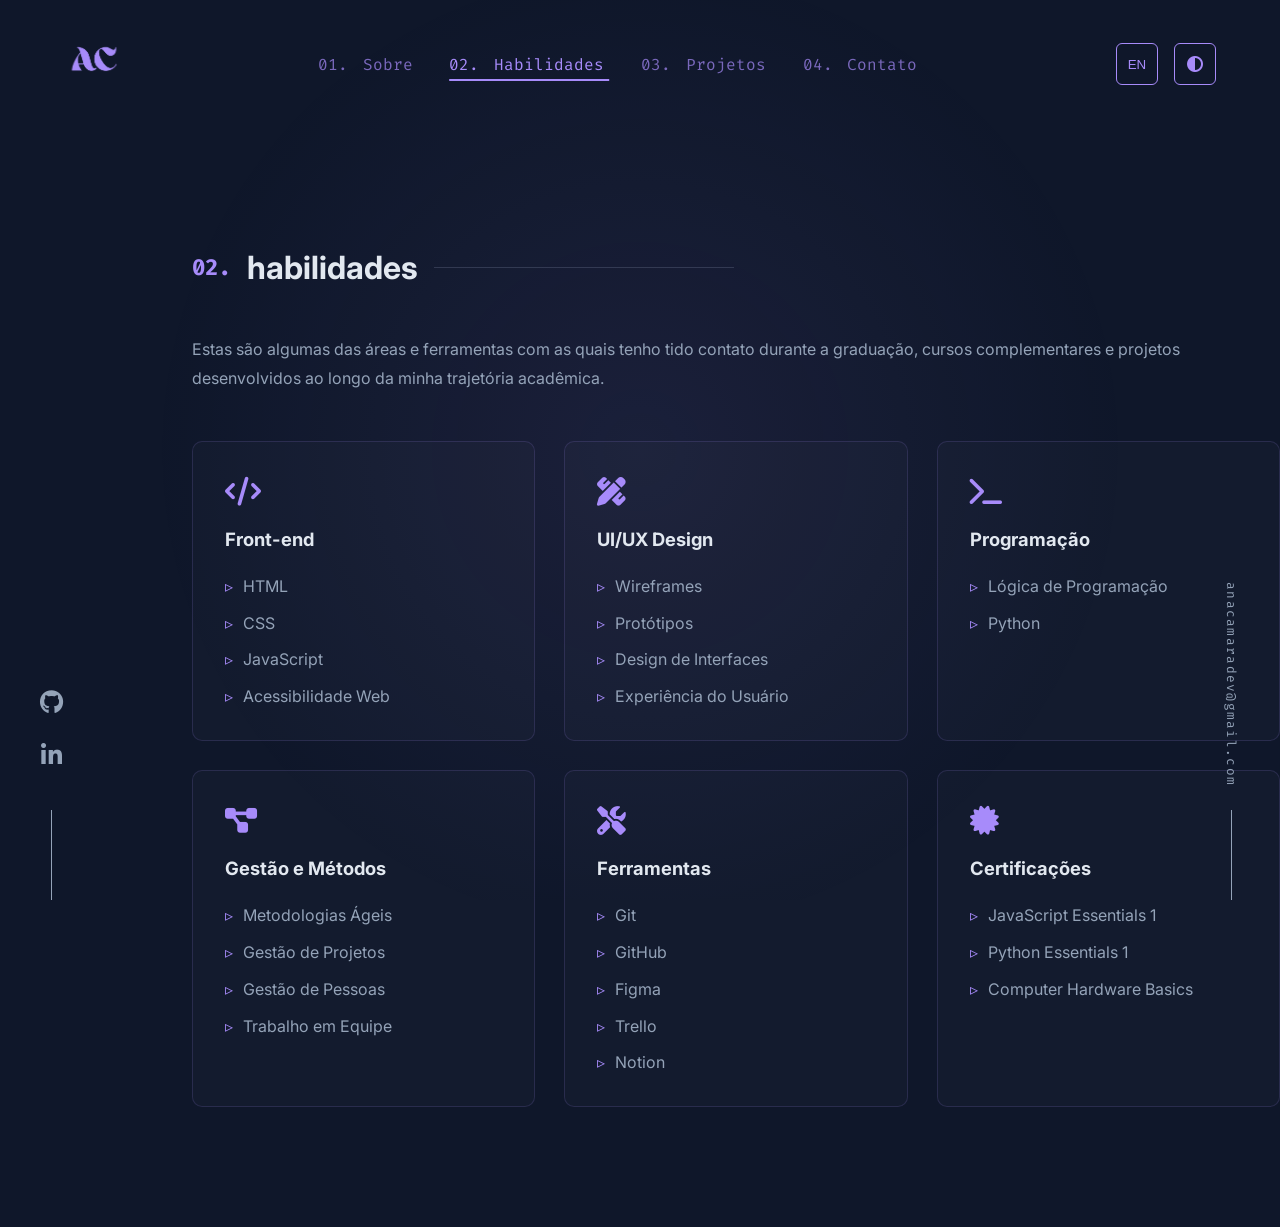
==== habilidades.html @ 646ae753 "Add files via upload" ====
<!doctype html>
<html lang="pt-BR">
  <head>
    <meta charset="UTF-8" />
    <meta name="viewport" content="width=device-width, initial-scale=1.0" />

    <title>Habilidades | Ana Luiza Câmara</title>

    <link rel="stylesheet" href="css/style.css" />

    <link rel="icon" href="assets/favicon.png" />

    <link rel="preconnect" href="https://fonts.googleapis.com" />
    <link rel="preconnect" href="https://fonts.gstatic.com" crossorigin />

    <link
      href="https://fonts.googleapis.com/css2?family=Inter:wght@100..900&family=Space+Grotesk:wght@300..700&family=Fira+Code:wght@300..700&display=swap"
      rel="stylesheet"
    />

    <link
      rel="stylesheet"
      href="https://cdnjs.cloudflare.com/ajax/libs/font-awesome/6.5.2/css/all.min.css"
    />
    <link rel="icon" type="image/png" href="assets/images/AC_logo.png" />
  </head>

  <body>
    <div class="social-sidebar">
      <a href="https://github.com/anavcamara" target="_blank">
        <i class="fa-brands fa-github"></i>
      </a>

      <a href="https://www.linkedin.com/in/analuiza-camara" target="_blank">
        <i class="fa-brands fa-linkedin-in"></i>
      </a>
    </div>

    <div class="email-sidebar">
      <a href="mailto:anacamaradev@gmail.com"> anacamaradev@gmail.com </a>
    </div>

    <header>
      <div class="logo">
        <a href="index.html">
          <img src="assets/images/AC_logo.png" alt="logo" />
        </a>
      </div>

      <nav>
        <ul>
          <li>
            <a href="sobre.html">
              <span>01.</span>
              <span data-pt="Sobre" data-en="About">Sobre</span>
            </a>
          </li>

          <li>
            <a href="habilidades.html" class="active">
              <span>02.</span>
              <span data-pt="Habilidades" data-en="Skills">Habilidades</span>
            </a>
          </li>

          <li>
            <a href="projetos.html">
              <span>03.</span>
              <span data-pt="Projetos" data-en="Projects">Projetos</span>
            </a>
          </li>

          <li>
            <a href="contato.html">
              <span>04.</span>
              <span data-pt="Contato" data-en="Contact">Contato</span>
            </a>
          </li>
        </ul>
      </nav>

      <div class="header-actions">
        <button id="language-toggle" class="theme-toggle">EN</button>

        <button id="theme-toggle" class="theme-toggle">
          <i class="fa-solid fa-circle-half-stroke"></i>
        </button>
      </div>
    </header>
    <main>
      <section class="projects">
        <h1 class="section-title">
          <span>02.</span>
          <strong class="title-text" data-pt="habilidades" data-en="Skills">
            Projetos
          </strong>
        </h1>

        <p
          class="skills-intro"
          data-pt="Estas são algumas das áreas e ferramentas com as quais tenho tido contato durante a graduação, cursos complementares e projetos desenvolvidos ao longo da minha trajetória acadêmica."
          data-en="These are some of the areas and tools I have worked with throughout my degree, complementary courses, and projects developed during my academic journey."
        >
          Estas são algumas das áreas e ferramentas com as quais tenho tido
          contato durante a graduação, cursos complementares e projetos
          desenvolvidos ao longo da minha trajetória acadêmica.
        </p>

        <div class="skills-grid">
          <div class="skill-card">
            <div class="skill-icon">
              <i class="fa-solid fa-code"></i>
            </div>

            <h2 data-pt="Front-end" data-en="Front-end">Front-end</h2>

            <ul>
              <li>HTML</li>
              <li>CSS</li>
              <li>JavaScript</li>
              <li data-pt="Acessibilidade Web" data-en="Web Accessibility">
                Acessibilidade Web
              </li>
            </ul>
          </div>

          <div class="skill-card">
            <div class="skill-icon">
              <i class="fa-solid fa-pen-ruler"></i>
            </div>

            <h2 data-pt="UI/UX Design" data-en="UI/UX Design">UI/UX Design</h2>

            <ul>
              <li data-pt="Wireframes" data-en="Wireframes">Wireframes</li>

              <li data-pt="Protótipos" data-en="Prototypes">Protótipos</li>

              <li data-pt="Design de Interfaces" data-en="Interface Design">
                Design de Interfaces
              </li>

              <li data-pt="Experiência do Usuário" data-en="User Experience">
                Experiência do Usuário
              </li>
            </ul>
          </div>

          <div class="skill-card">
            <div class="skill-icon">
              <i class="fa-solid fa-terminal"></i>
            </div>

            <h2 data-pt="Programação" data-en="Programming">Programação</h2>

            <ul>
              <li data-pt="Lógica de Programação" data-en="Programming Logic">
                Lógica de Programação
              </li>
              <li data-pt="Python" data-en="Python">Python</li>
            </ul>
          </div>

          <div class="skill-card">
            <div class="skill-icon">
              <i class="fa-solid fa-diagram-project"></i>
            </div>

            <h2 data-pt="Gestão e Métodos" data-en="Management & Methods">
              Gestão e Métodos
            </h2>

            <ul>
              <li data-pt="Metodologias Ágeis" data-en="Agile Methodologies">
                Metodologias Ágeis
              </li>

              <li data-pt="Gestão de Projetos" data-en="Project Management">
                Gestão de Projetos
              </li>

              <li data-pt="Gestão de Pessoas" data-en="People Management">
                Gestão de Pessoas
              </li>

              <li data-pt="Trabalho em Equipe" data-en="Teamwork">
                Trabalho em Equipe
              </li>
            </ul>
          </div>

          <div class="skill-card">
            <div class="skill-icon">
              <i class="fa-solid fa-screwdriver-wrench"></i>
            </div>

            <h2 data-pt="Ferramentas" data-en="Tools">Ferramentas</h2>

            <ul>
              <li>Git</li>
              <li>GitHub</li>
              <li>Figma</li>
              <li>Trello</li>
              <li>Notion</li>
            </ul>
          </div>

          <div class="skill-card">
            <div class="skill-icon">
              <i class="fa-solid fa-certificate"></i>
            </div>

            <h2 data-pt="Certificações" data-en="Certifications">
              Certificações
            </h2>

            <ul>
              <li>JavaScript Essentials 1</li>
              <li>Python Essentials 1</li>
              <li>Computer Hardware Basics</li>
            </ul>
          </div>
        </div>
      </section>
    </main>
    <script src="js/script.js"></script>
    <script src="js/translations.js"></script>
  </body>
</html>
---- css/style.css ----
:root {
    /* Tema escuro (padrão) */

    --bg: #0f172a;
    --bg-secondary: #1e293b;

    --text: #e2e8f0;
    --text-secondary: #94a3b8;

    --accent: #a78bfa;

    --mouse-x: 50vw;
    --mouse-y: 50vh;
}

body.light-mode {

    --bg: #f8fafc;
    --bg-secondary: #e2e8f0;

    --text: #1e293b;
    --text-secondary: #64748b;

    --accent: #7c3aed;
}

.intro {
    font-family: "Fira Code", monospace;
    color: var(--accent);
    font-size: 0.9rem;
    margin-bottom: 1.5rem;
}

* {
    margin: 0;
    padding: 0;
    box-sizing: border-box;
}

html {
    scroll-behavior: smooth;
}

body {
    background-color: var(--bg);
    color: var(--text);
    font-family: "Inter", sans-serif;
    min-height: 100vh;
    opacity: 1;
    transition: opacity 0.2s ease;
}

a {
    text-decoration: none;
    color: inherit;
}

ul {
    list-style: none;
}

header {
    display: flex;
    justify-content: space-between;
    align-items: center;
    padding: 2rem 4rem;
}

.logo {
    display: flex;
    align-items: center;
}

.logo img {
    width: 60px;
    height: auto;
}

nav ul {
    display: flex;
    gap: 2rem;
    font-family: "Fira Code", monospace;
}

nav a {
    position: relative;
    text-decoration: none;
    color: var(--text-secondary);
    transition: color 0.3s ease;
}

nav a span {
    color: var(--accent);
    margin-right: 0.3rem;
}

nav a:hover {
    color: var(--text);
}

nav a:hover::after {
    width: 100%;
}

nav a::after {
    content: "";
    position: absolute;
    left: 50%;
    bottom: -6px;
    width: 0;
    height: 1.5px;
    background: var(--accent);
    transform: translateX(-50%);
    transition:
        width 0.25s cubic-bezier(0.4, 0, 0.2, 1);
}

.hero {
    width: 70%;
    max-width: 750px;
    min-height: 80vh;
    display: flex;
    flex-direction: column;
    justify-content: center;
    margin-left: 15%;
}

.hero-intro {
    margin-bottom: 1.5rem;
    font-size: 1rem;
    font-family: "Fira Code", monospace;
    color: var(--accent);
}

.hero h1 {
    font-size: clamp(3.5rem, 7vw, 5rem);
    line-height: 1.1;
    margin-bottom: 0.5rem;
}

.hero h2 {
    font-size: clamp(2rem, 3vw, 2rem);
    line-height: 1.1;
    color: var(--text-secondary);
    margin-bottom: 2rem;
    max-width: 900px;
}

.hero-description {
    max-width: 620px;
    color: var(--text-secondary);
    font-size: 1.1rem;
    line-height: 1.8;
    margin-bottom: 3rem;
}

.cta-button {
    display: inline-block;
    width: fit-content;
    border: 1px solid var(--accent);
    color: var(--accent);
    padding: 1rem 1.5rem;
    border-radius: 4px;
    transition: 0.3s;
    font-family: "Fira Code", monospace;
}

.cta-button:hover {
    background-color: color-mix(
    in srgb,
    var(--accent) 15%,
    transparent
    );
}

header,
main,
aside {
    position: relative;
    z-index: 1;
}

body::before {
    content: "";
    position: fixed;
    inset: 0;
    pointer-events: none;
    background: radial-gradient(
        700px at var(--mouse-x) var(--mouse-y),
        rgba(167, 139, 250, 0.08),
        transparent 70%
    );

    z-index: 0;
}

.social-sidebar {
    position: fixed;
    left: 40px;
    bottom: 0;
    display: flex;
    flex-direction: column;
    align-items: center;
    gap: 1.5rem;
    z-index: 10;
}

.social-sidebar a {
    color: var(--text-secondary);
    font-size: 1.5rem;
    transition: all 0.25s ease;
}

.social-sidebar a:hover {
    color: var(--accent);
    transform: translateY(-4px);
}

.social-sidebar::after {
    content: "";
    width: 1px;
    height: 90px;
    color: var(--text-secondary);
    background: var(--text-secondary);
    margin-top: 1rem;
}

.email-sidebar {
    position: fixed;
    right: 40px;
    bottom: 0;
    z-index: 10;
}

.email-sidebar a {
    writing-mode: vertical-rl;
    text-decoration: none;
    color: var(--text-secondary);
    font-family: "Fira Code", monospace;
    font-size: 0.8rem;
    letter-spacing: 0.1em;
    transition: 0.3s ease;
}

.email-sidebar a:hover {
    color: var(--accent);
    transform: translateY(-3px);
}

.email-sidebar::after {
    content: "";
    display: block;
    width: 1px;
    height: 90px;
    background: var(--text-secondary);
    margin: 20px auto 0;
}

.theme-toggle {
    width: 42px;
    height: 42px;
    display: flex;
    align-items: center;
    justify-content: center;
    background: transparent;
    border: 1px solid var(--accent);
    border-radius: 6px;
    color: var(--accent);
    cursor: pointer;
    transition: all 0.3s ease;
}

.theme-toggle:hover {
    background-color: rgba(167, 139, 250, 0.08);
    transform: translateY(-2px);
}

.theme-toggle i {
    font-size: 1rem;
    transition: transform 0.3s ease;
}

.theme-toggle:hover i {
    transform: rotate(180deg);
}

/* Início do css da página sobre */
.section-title {
    display: flex;
    align-items: center;
    gap: 1rem;
    margin-bottom: 1.5em;
    font-size: 2rem;
}

.section-title > span:first-child {
    font-family: "Fira Code", monospace;
    color: var(--accent);
    font-size: 1.4rem;
}

.section-title::after {
    content: "";
    flex: 1;
    max-width: 300px;
    height: 1px;
    background: rgba(168, 178, 209, 0.2);
}

.about {
    max-width: 1100px;
    margin-left: 15%;
    margin-right: auto;
    padding: 120px 0;
}

.about-content {
    display: grid;
    grid-template-columns: 3fr 2fr;
    gap: 4rem;
    align-items: start;
}

.about-text p {
    color: var(--text-secondary);
    line-height: 1.9;
    margin-bottom: 1.5rem;
}

.about-text h2 {
    margin-top: 2rem;
    margin-bottom: 1rem;
    font-size: 1rem;
    color: var(--text);
}

.tech-list {
    display: grid;
    grid-template-columns: repeat(2, 150px);
    gap: 0.8rem 2rem;
    margin-top: 1.5rem;
}

.tech-list li {
    color: var(--text-secondary);
    font-family: "Fira Code", monospace;
    position: relative;
    padding-left: 18px;
}

.tech-list li::before {
    content: "▹";
    position: absolute;
    left: 0;
    color: var(--accent);
}

.mentor_text {
    color: var(--text-secondary);
    line-height: 1.9;
    position: relative;
    padding-left: 18px;
}

.mentor_text::before {
    content: "▹";
    position: absolute;
    left: 0;
    color: var(--accent);
}

.profile-photo {
    position: relative;
    width: 320px;
    height: 320px;
    border-radius: 8px;
    overflow: visible;
}

.profile-photo img {
    width: 100%;
    height: 100%;
    object-fit: cover;
    object-position: center top;
    border-radius: 8px;
    display: block;
}

.profile-photo::after {
    content: "";
    position: absolute;
    top: 20px;
    left: 20px;
    width: 100%;
    height: 100%;
    border: 2px solid var(--accent);
    border-radius: 8px;
    z-index: -1;
    transition: all 0.3s ease;
}

.profile-photo:hover::after {
    top: 14px;
    left: 14px;
}

.about-visual {
    display: flex;
    justify-content: center;
}

nav a.active {
    color: var(--accent);
}

nav a.active::after {
    width: 100%;
}

nav a {
    opacity: 0.7;
}

nav a:hover,
nav a.active {
    opacity: 1;
}

/* HABILIDADES */

.skills {
    max-width: 1100px;
    margin-left: 15%;
    margin-right: auto;
    padding: 120px 0;
}

.skills-intro {
    color: var(--text-secondary);
    line-height: 1.8;
    max-width: 100%;
    margin-bottom: 3rem;
}

.skills-grid {
    display: grid;
    grid-template-columns: repeat(3, 1fr);
    gap: 1.8rem;
}

/* Card */

.skill-card {
    background: rgba(255, 255, 255, 0.02);
    border: 1px solid rgba(167, 139, 250, 0.15);
    border-radius: 10px;
    padding: 2rem;
    min-height: 280px;
    transition:
        transform 0.3s ease,
        border-color 0.3s ease,
        box-shadow 0.3s ease;
}

.skill-card:hover {
    transform: translateY(-8px);
    border-color: var(--accent);
    box-shadow: 0 15px 35px rgba(167, 139, 250, 0.12);
}

/* Ícone */

.skill-icon {
    font-size: 1.8rem;
    color: var(--accent);
    margin-bottom: 1.2rem;
}

/* Título */

.skill-card h2 {
    font-size: 1.15rem;
    margin-bottom: 1.5rem;
    color: var(--text);
}

/* Lista */

.skill-card ul {
    display: flex;
    flex-direction: column;
    gap: 0.8rem;
}

.skill-card li {
    position: relative;
    padding-left: 18px;
    color: var(--text-secondary);
    line-height: 1.5;
}

.skill-card li::before {
    content: "▹";
    position: absolute;
    left: 0;
    color: var(--accent);
}

/* Hover no texto */

.skill-card:hover h2 {
    color: var(--accent);
}

/* Responsividade */

@media (max-width: 1100px) {
    .skills {
        margin-left: 10%;
        margin-right: 10%;
    }

    .skills-grid {
        grid-template-columns: repeat(2, 1fr);
    }
}

@media (max-width: 768px) {
    .skills {
        margin: 0 auto;
        padding: 100px 1.5rem;
    }

    .skills-grid {
        grid-template-columns: 1fr;
    }

    .skill-card {
        min-height: auto;
    }
}

/* PROJETOS */

.projects {
    max-width: 1100px;
    margin-left: 15%;
    margin-right: auto;
    padding-top: 120px;
    padding-bottom: 120px;
}

.projects-intro {
    color: var(--text-secondary);
    line-height: 1.8;
    margin-bottom: 3rem;
    max-width: 900px;
}

.projects-grid {
    display: grid;
    grid-template-columns: repeat(2, 1fr);
    gap: 2rem;
}

/* Card */

.project-card {
    background: rgba(255, 255, 255, 0.02);
    border: 1px solid rgba(167, 139, 250, 0.15);
    border-radius: 10px;
    padding: 2rem;
    transition:
        transform 0.3s ease,
        border-color 0.3s ease,
        box-shadow 0.3s ease;
}

.project-card:hover {
    transform: translateY(-8px);
    border-color: var(--accent);
    box-shadow: 0 15px 35px rgba(167, 139, 250, 0.12);
}

/* Tags */

.project-tags {
    display: flex;
    flex-wrap: wrap;
    gap: 0.6rem;
    margin-bottom: 1.2rem;
}

.project-tags span {
    padding: 0.35rem 0.8rem;
    border-radius: 999px;
    background: rgba(167, 139, 250, 0.12);
    color: var(--accent);
    font-size: 0.75rem;
    font-family: "Fira Code", monospace;
}

/* Título */

.project-card h2 {
    font-size: 1.3rem;
    margin-bottom: 1rem;
    transition: color 0.3s ease;
}

.project-card:hover h2 {
    color: var(--accent);
}

/* Descrição */

.project-card p {
    color: var(--text-secondary);
    line-height: 1.8;
    margin-bottom: 1.8rem;
}

/* Links */

.project-links {
    display: flex;
    gap: 20px;
    flex-wrap: wrap;
    align-items: center;
}

.project-links a {
    font-family: "Fira Code", monospace;
    font-size: 0.9rem;
    color: var(--accent);
    padding: 6px 10px;
    border-radius: 6px;
    border: 1px solid transparent;
    transition: all 0.25s ease;
    display: inline-flex;
    align-items: center;
    line-height: 1;
}

.project-links a:hover {
    color: var(--accent);
    border-color: rgba(167, 139, 250, 0.4);
    background: rgba(167, 139, 250, 0.08);
    transform: translateY(-2px);
}

/* Responsividade */

@media (max-width: 1100px) {
    .projects {
        margin-left: 10%;
        margin-right: 10%;
    }
    .projects-grid {
        grid-template-columns: 1fr;
    }
}

@media (max-width: 768px) {
    .projects {
        margin: 0 auto;
        padding: 100px 1.5rem;
    }
}

/* CONTATOS */

.contact {
    max-width: 1100px;
    margin-left: 15%;
    margin-right: auto;
    padding: 120px 0;
}

.contact-title {
    font-size: clamp(2.5rem, 5vw, 3.5rem);
    line-height: 1.1;
    margin-bottom: 1.5rem;
    color: var(--text);
}

.contact-text {
    color: var(--text-secondary);
    line-height: 1.9;
    max-width: 650px;
    font-size: 1rem;
    margin-bottom: 1.5rem;
}

.contact-button {
    display: inline-block;
    margin-top: 2rem;
    padding: 1rem 1.5rem;
    border: 1px solid var(--accent);
    border-radius: 6px;
    color: var(--accent);
    font-family: "Fira Code", monospace;
    transition: all 0.3s ease;
    width: fit-content;
}

.contact-button:hover {
    background-color: rgba(167, 139, 250, 0.12);
    transform: translateY(-3px);
    box-shadow: 0 10px 25px rgba(167, 139, 250, 0.15);
}

/* RESPONSIVO */
@media (max-width: 1100px) {
    .contact {
        margin-left: 10%;
        margin-right: 10%;
    }
}

@media (max-width: 768px) {
    .contact {
        margin: 0 auto;
        padding: 100px 1.5rem;
    }
    .contact-text {
        font-size: 1rem;
    }
}

body.fade-out {
    opacity: 0;
}

a:focus-visible,
button:focus-visible {
    outline: 2px solid var(--accent);
    outline-offset: 4px;
}

body,
header,
.project-card,
.skill-card,
.contact-button {
    transition:
        background-color 0.3s ease,
        color 0.3s ease,
        border-color 0.3s ease;
}

.project-card,
.skill-card,
.contact-button,
.cta-button {
    transition:
        transform 0.3s ease,
        box-shadow 0.3s ease,
        border-color 0.3s ease,
        background-color 0.3s ease,
        color 0.3s ease;
}

.header-actions {
    display: flex;
    gap: 1rem;
}

.fade-translate {
    opacity: 0.8;
    transition: opacity 0.15s ease;
}

.title-text {
    color: var(--text);
    font-family: "Inter", sans-serif;
    font-size: 2rem;
}
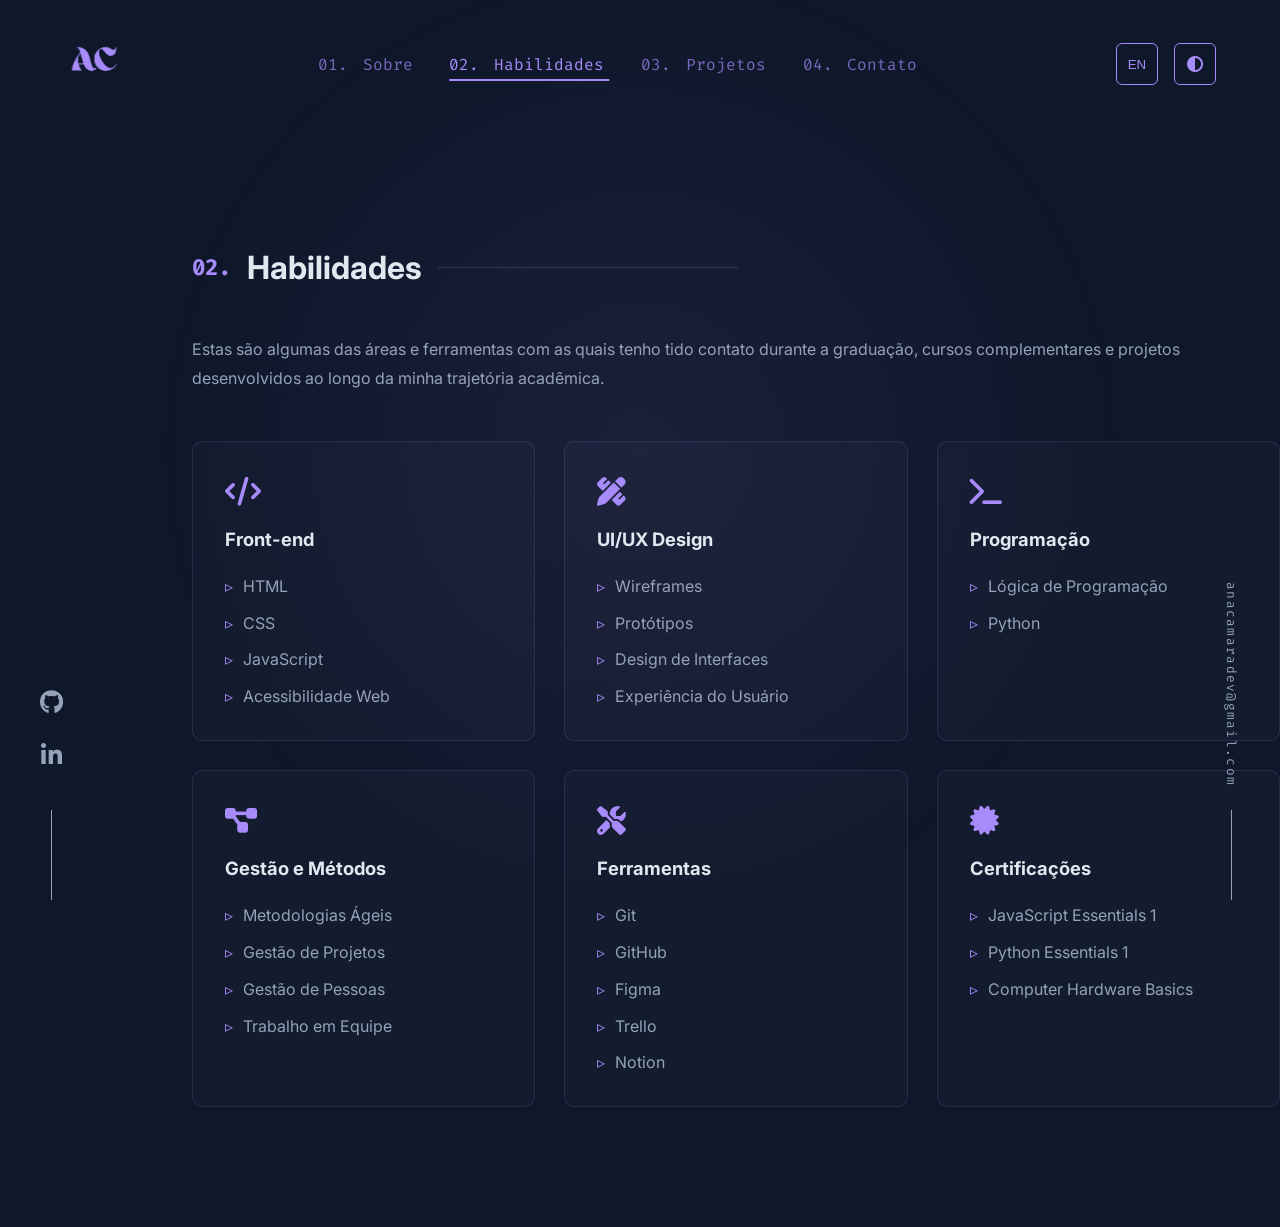
==== commit d1d5eebc: "habilidades.html" ====
--- a/habilidades.html
+++ b/habilidades.html
@@ -91,7 +91,7 @@
       <section class="projects">
         <h1 class="section-title">
           <span>02.</span>
-          <strong class="title-text" data-pt="habilidades" data-en="Skills">
+          <strong class="title-text" data-pt="Habilidades" data-en="Skills">
             Projetos
           </strong>
         </h1>
